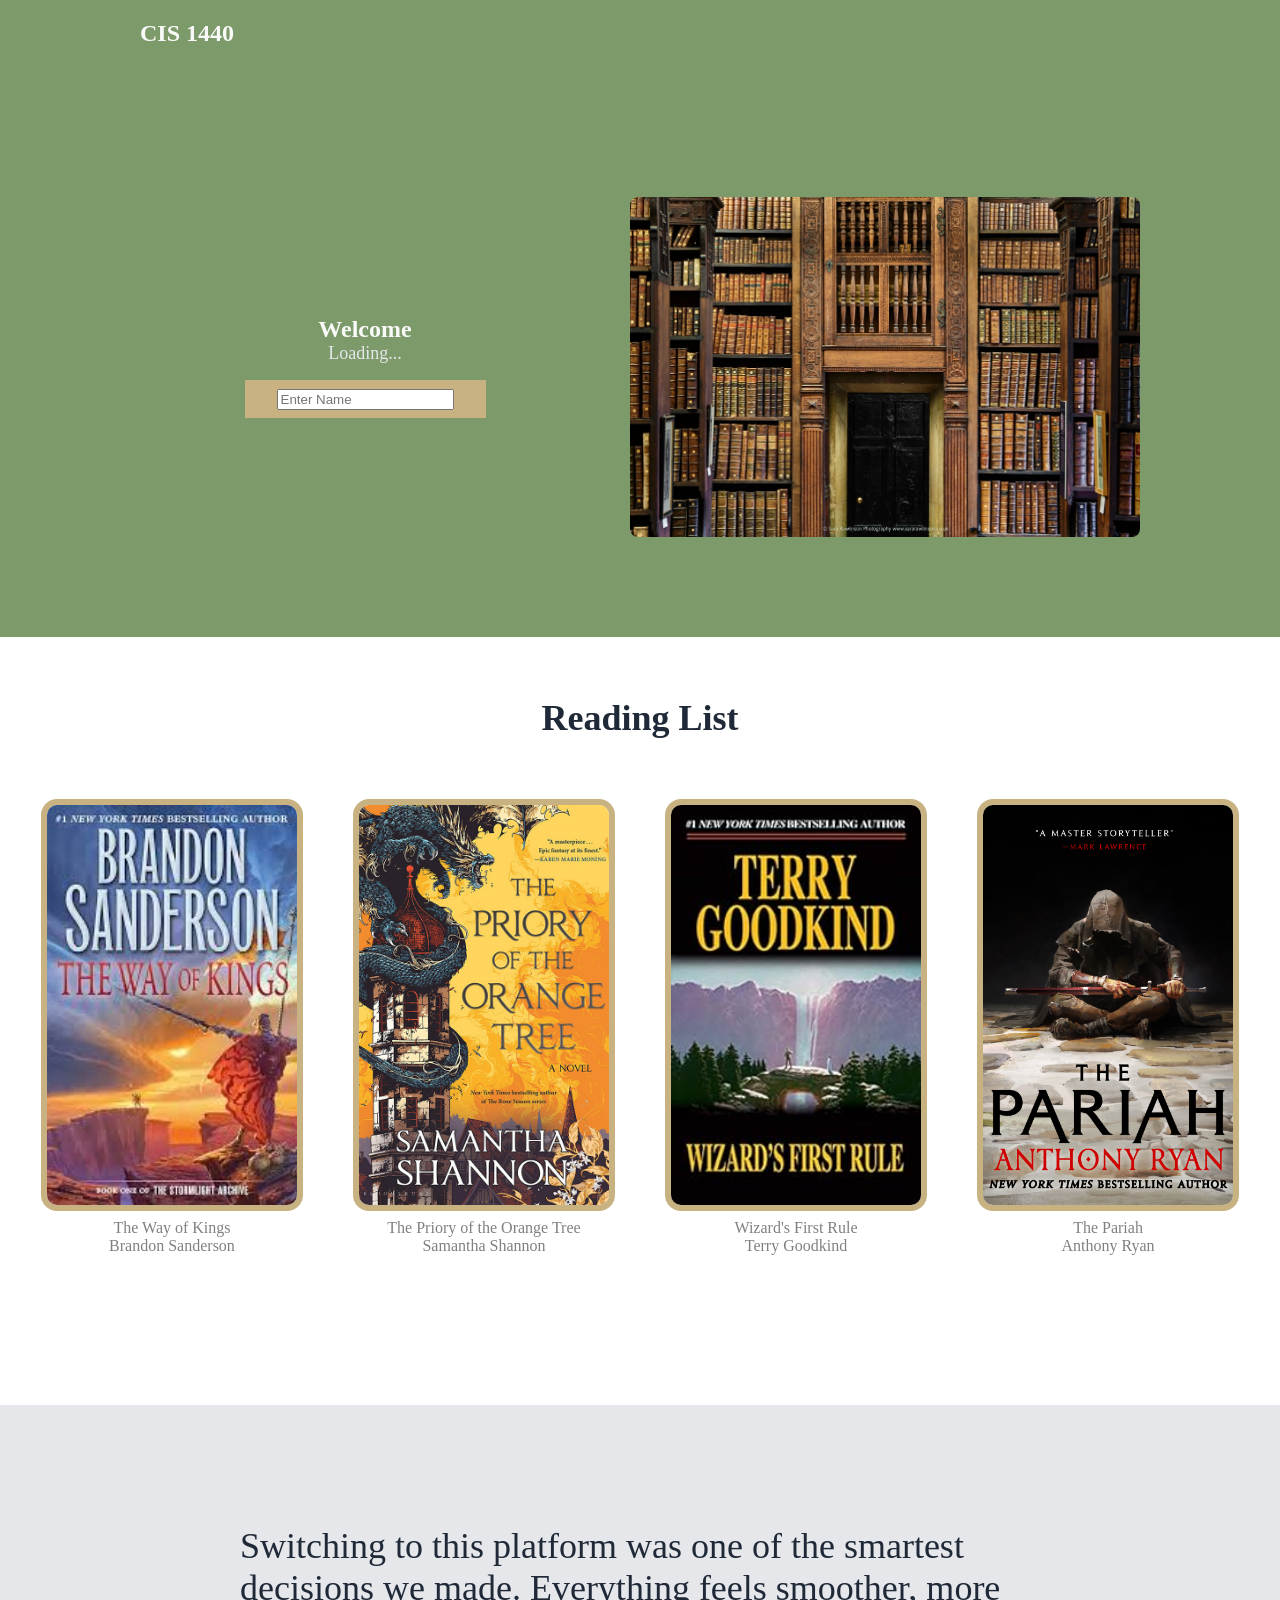
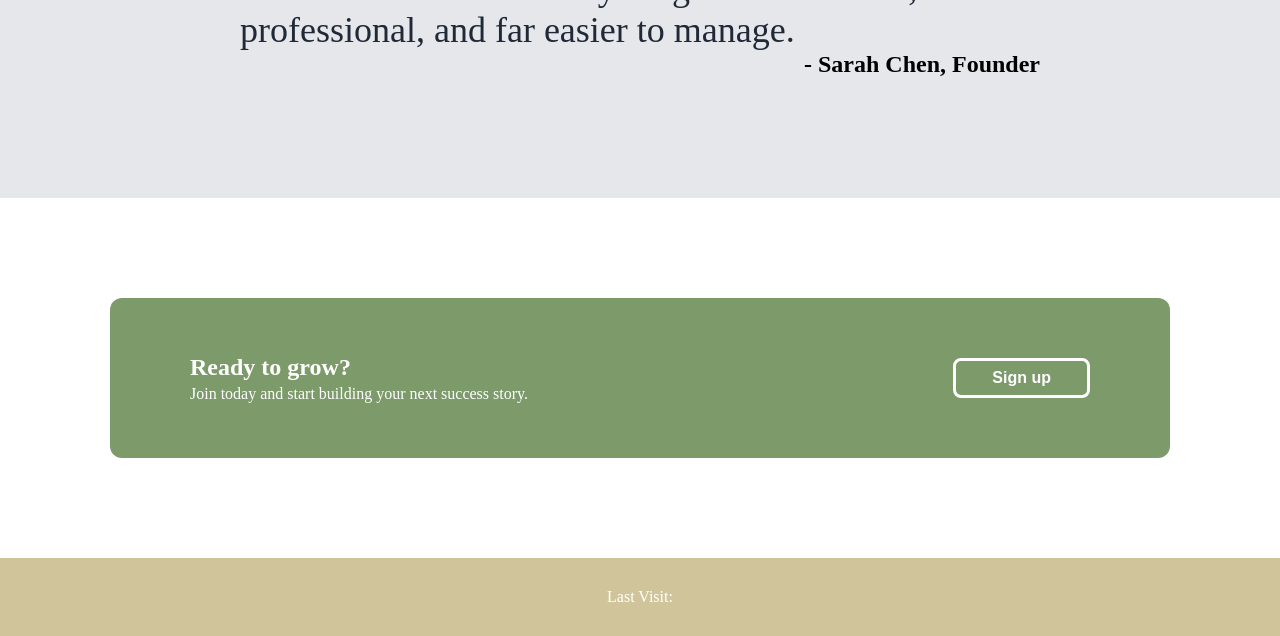
==== index.html @ 406d1de9 "Add files via upload" ====
<!doctype html>
<html lang="en">
  <head>
    <meta charset="UTF-8" />
    <meta name="viewport" content="width=device-width, initial-scale=1.0" />
    <title>Landing Page</title>
    <link rel="stylesheet" href="home.css" />
  </head>
  <body>
    <div class="hero">
      <div class="content">
        <div class="header">
          <p class="header-logo">CIS 1440</p>
          <p id="displayDateTime", class = "date-time"></p>
        </div>
        <div class="hero-content">
          <div class="left-side">
            <h2 id="welcomeMessage">Welcome</h2>
            <p id="timeOfDayMessage">
            </p>
            <p id="time"></p>
            <div class="weather-box">
              <p id="city-name">Loading...</p>
              <p class="temperature" id="temperature"></p>
              <p id="description"></p>
            </div>
            <form id="nameForm" class="nameForm">
              <input id="nameInput" type="text" placeholder="Enter Name"></input>
            </form>
          </div>
          <img src="images/library.jpg" alt="" />
        </div>
      </div>
    </div>
    <div class="section2">
      <h2>Reading List</h2>
      <div class="grid">
        <div class="card">
          <img src="images/thewayofkings.jpeg" alt="" />
          <p>The Way of Kings <br>Brandon Sanderson</p>
        </div>
        <div class="card">
          <img src="images/theprioryoftheorangetree.jpg" alt="" />
          <p>The Priory of the Orange Tree <br>Samantha Shannon</p>
        </div>
        <div class="card">
          <img src="images/wizardsfirstrule.jpg" alt="" />
          <p>Wizard's First Rule <br>Terry Goodkind</p>
        </div>
        <div class="card">
          <img src="images/thepariah.jpg" alt="" />
          <p>The Pariah <br>Anthony Ryan</p>
        </div>
      </div>
    </div>
    <div class="section3">
      <div class="section3-content">
        <p class="quote">
          Switching to this platform was one of the smartest decisions we made.
          Everything feels smoother, more professional, and far easier to
          manage.
        </p>
        <p class="author">- Sarah Chen, Founder</p>
      </div>
    </div>
    <div class="section4">
      <div class="box">
        <div class="box-content">
          <p class="title">Ready to grow?</p>
          <p>Join today and start building your next success story.</p>
        </div>
        <button>Sign up</button>
      </div>
    </div>
    <div class="footer">
      <p>Last Visit: </p>
    </div>
  </body>
  <script src="main.js"></script>
</html>
---- home.css ----
* {
  margin: 0;
}

body {
  font-family: Roboto, serif;
  display: flex;
  flex-direction: column;
}

/* HERO AND HEADER SECTION */

.hero {
  background-color: #7c9a6a;
  padding-inline: 20px;
  padding-top: 20px;
  display: flex;
  justify-content: center;
  align-items: center;
}

.hero .content {
  width: 1000px;
}

.header {
  display: flex;
  justify-content: space-between;
  align-items: center;
  margin-bottom: 150px;
}

.header-logo {
  font-size: 24px;
  color: #f9faf8;
  font-weight: bold;
}

.date-time {
  list-style-type: none;
  display: flex;
  gap: 15px;
  text-decoration: none;
  font-size: 18px;
  color: #e5e7eb;
}

.hero-content {
  display: flex;
  justify-content: space-between;
  align-items: center;
  margin-bottom: 100px;
  flex-wrap: wrap;
  row-gap: 20px;
  column-gap: 40px;
}

.hero-content h1 {
  font-size: 48px;
  color: #f9faf8;
  font-weight: 900;
}

.hero-content h2 {
  color: #f9faf8;
}

.hero-content p {
  font-size: 18px;
  color: #e5e7eb;
  
}

.hero-content .weather-box{
  display: flex;
  flex-direction: column;
  align-items: center;
  flex-wrap: wrap;
}


.hero-content .left-side {
  display: flex;
  flex-direction: column;
  align-items: center;
  justify-content: center;
  flex: 0 1 450px;
}

.hero-content form {
  background-color: #C8B282;
  padding: 8px 32px;
  color: white;
  font-size: 18px;
  border: 0;
  margin-top: 16px;
}

.hero-content img {
  width: 200px;
  flex: 1 1 auto;
  border-radius: 8px;
}

/* SECTION 2 */

.section2 {
  padding-inline: 20px;
}

.section2 h2 {
  font-size: 36px;
  color: #1f2937;
  font-weight: 900;
  text-align: center;
  margin-block: 60px;
}

.grid {
  display: flex;
  flex-flow: row wrap;
  align-items: center;
  justify-content: center;
  gap: 50px;
  margin-bottom: 150px;
}

.card {
  flex: 0 0 150px;
}

.card img {
  border: 6px solid #C8B282;
  border-radius: 16px;
  width: 250px;
  height: 400px;
  aspect-ratio: 1/1;
  object-fit: cover;
  margin-bottom: 4px;
}

.card p {
  color: gray;
  font-size: 16px;
  text-align: center;
}

/* SECTION 3 */

.section3 {
  background-color: #e5e7eb;
  padding-block: 120px;
  display: flex;
  justify-content: center;
  align-items: center;
}

.section3-content {
  width: 800px;
  padding-inline: 20px;
}

.quote {
  font-size: 36px;
  color: #1f2937;
  font-weight: 300;
}

.author {
  text-align: right;
  font-weight: bold;
  font-size: 24px;
}

.section4 {
  display: flex;
  justify-content: center;
  align-items: center;
}

.section4 .box {
  height: 100px;
  border-radius: 12px;
  background-color: #7C9A6A;
  padding: 30px 80px;
  display: flex;
  justify-content: space-between;
  align-items: center;
  margin-block: 100px;
  color: white;
  flex: 0 1 900px;
  margin-inline: 20px;
  flex-wrap: wrap;
}

.section4 .title {
  font-size: 24px;
  font-weight: bold;
  margin-bottom: 4px;
}

.section4 button {
  padding: 8px 36px;
  border: 3px solid white;
  border-radius: 8px;
  color: white;
  font-size: 16px;
  font-weight: bold;
  background-color: transparent;
}

/* FOOTER */

.footer {
  display: flex;
  justify-content: center;
  align-items: center;
  background-color: #D0C59A;
  color: white;
  padding: 30px;
}
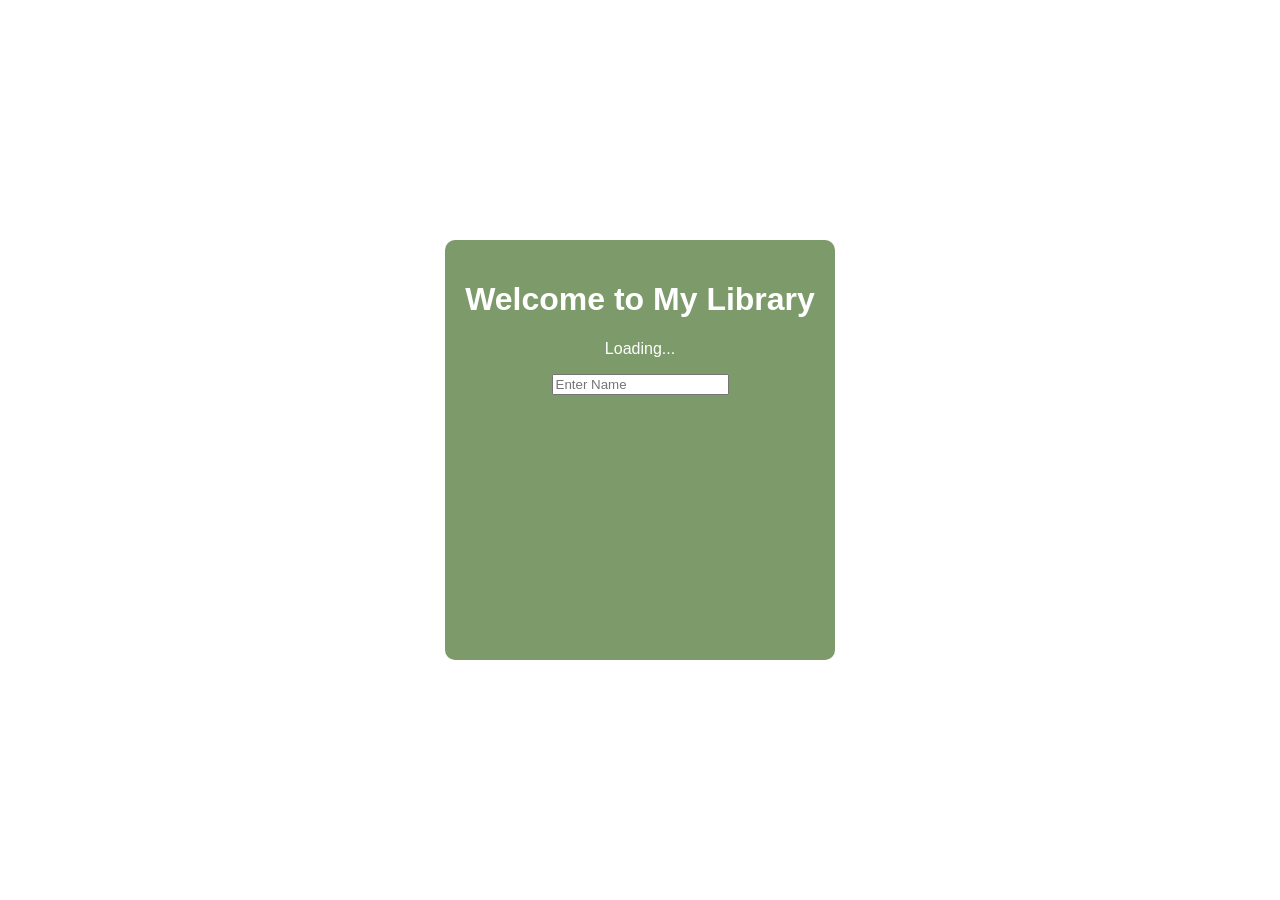
==== commit be709fec: "Add files via upload" ====
--- a/index.html
+++ b/index.html
@@ -1,21 +1,53 @@
-<!doctype html>
+<!DOCTYPE html>
 <html lang="en">
-  <head>
-    <meta charset="UTF-8" />
-    <meta name="viewport" content="width=device-width, initial-scale=1.0" />
-    <title>Landing Page</title>
-    <link rel="stylesheet" href="home.css" />
-  </head>
-  <body>
-    <div class="hero">
-      <div class="content">
-        <div class="header">
-          <p class="header-logo">CIS 1440</p>
-          <p id="displayDateTime", class = "date-time"></p>
-        </div>
-        <div class="hero-content">
-          <div class="left-side">
-            <h2 id="welcomeMessage">Welcome</h2>
+<head>
+    <meta charset="UTF-8">
+    <meta name="viewport" content="width=device-width, initial-scale=1.0">
+    <title>Welcome</title>
+    <style>
+        body, html {
+            height: 100%;
+            margin: 0;
+            font-family: Arial, sans-serif;
+        }
+        .cover-container {
+            background-image: url('/blogwebsite/images/library.jpg');
+            height: 100%;
+            background-position: center;
+            background-repeat: no-repeat;
+            background-size: cover;
+            display: flex;
+            justify-content: center;
+            align-items: center;
+            color: white;
+            text-align: center;
+        }
+        .content {
+            background-color: #7c9a6a;
+            padding-left: 20px;
+            padding-right: 20px;
+            padding-top: 20px;
+            padding-bottom: 100px;
+            border-radius: 10px;
+            height: 300px;
+        }
+        .enter-btn {
+            background-color: #7c9a6a;
+            display: inline-block;
+            margin-top: 10px;
+            padding: 10px 20px;
+            color: white;
+            border: 2px solid #C8B282;
+            text-decoration: none;
+            font-weight: bold;
+        }
+    </style>
+</head>
+<body>
+    <div class="cover-container">
+        <div id="content" class="content">
+            <h1 id="welcomeMessage">Welcome to My Library</h1>
+            <p id="last-visit-display", class = "last-visit"></p>
             <p id="timeOfDayMessage">
             </p>
             <p id="time"></p>
@@ -27,54 +59,11 @@
             <form id="nameForm" class="nameForm">
               <input id="nameInput" type="text" placeholder="Enter Name"></input>
             </form>
-          </div>
-          <img src="images/library.jpg" alt="" />
         </div>
       </div>
     </div>
-    <div class="section2">
-      <h2>Reading List</h2>
-      <div class="grid">
-        <div class="card">
-          <img src="images/thewayofkings.jpeg" alt="" />
-          <p>The Way of Kings <br>Brandon Sanderson</p>
         </div>
-        <div class="card">
-          <img src="images/theprioryoftheorangetree.jpg" alt="" />
-          <p>The Priory of the Orange Tree <br>Samantha Shannon</p>
-        </div>
-        <div class="card">
-          <img src="images/wizardsfirstrule.jpg" alt="" />
-          <p>Wizard's First Rule <br>Terry Goodkind</p>
-        </div>
-        <div class="card">
-          <img src="images/thepariah.jpg" alt="" />
-          <p>The Pariah <br>Anthony Ryan</p>
-        </div>
-      </div>
     </div>
-    <div class="section3">
-      <div class="section3-content">
-        <p class="quote">
-          Switching to this platform was one of the smartest decisions we made.
-          Everything feels smoother, more professional, and far easier to
-          manage.
-        </p>
-        <p class="author">- Sarah Chen, Founder</p>
-      </div>
-    </div>
-    <div class="section4">
-      <div class="box">
-        <div class="box-content">
-          <p class="title">Ready to grow?</p>
-          <p>Join today and start building your next success story.</p>
-        </div>
-        <button>Sign up</button>
-      </div>
-    </div>
-    <div class="footer">
-      <p>Last Visit: </p>
-    </div>
-  </body>
-  <script src="main.js"></script>
+</body>
+<script src="main.js"></script>
 </html>
